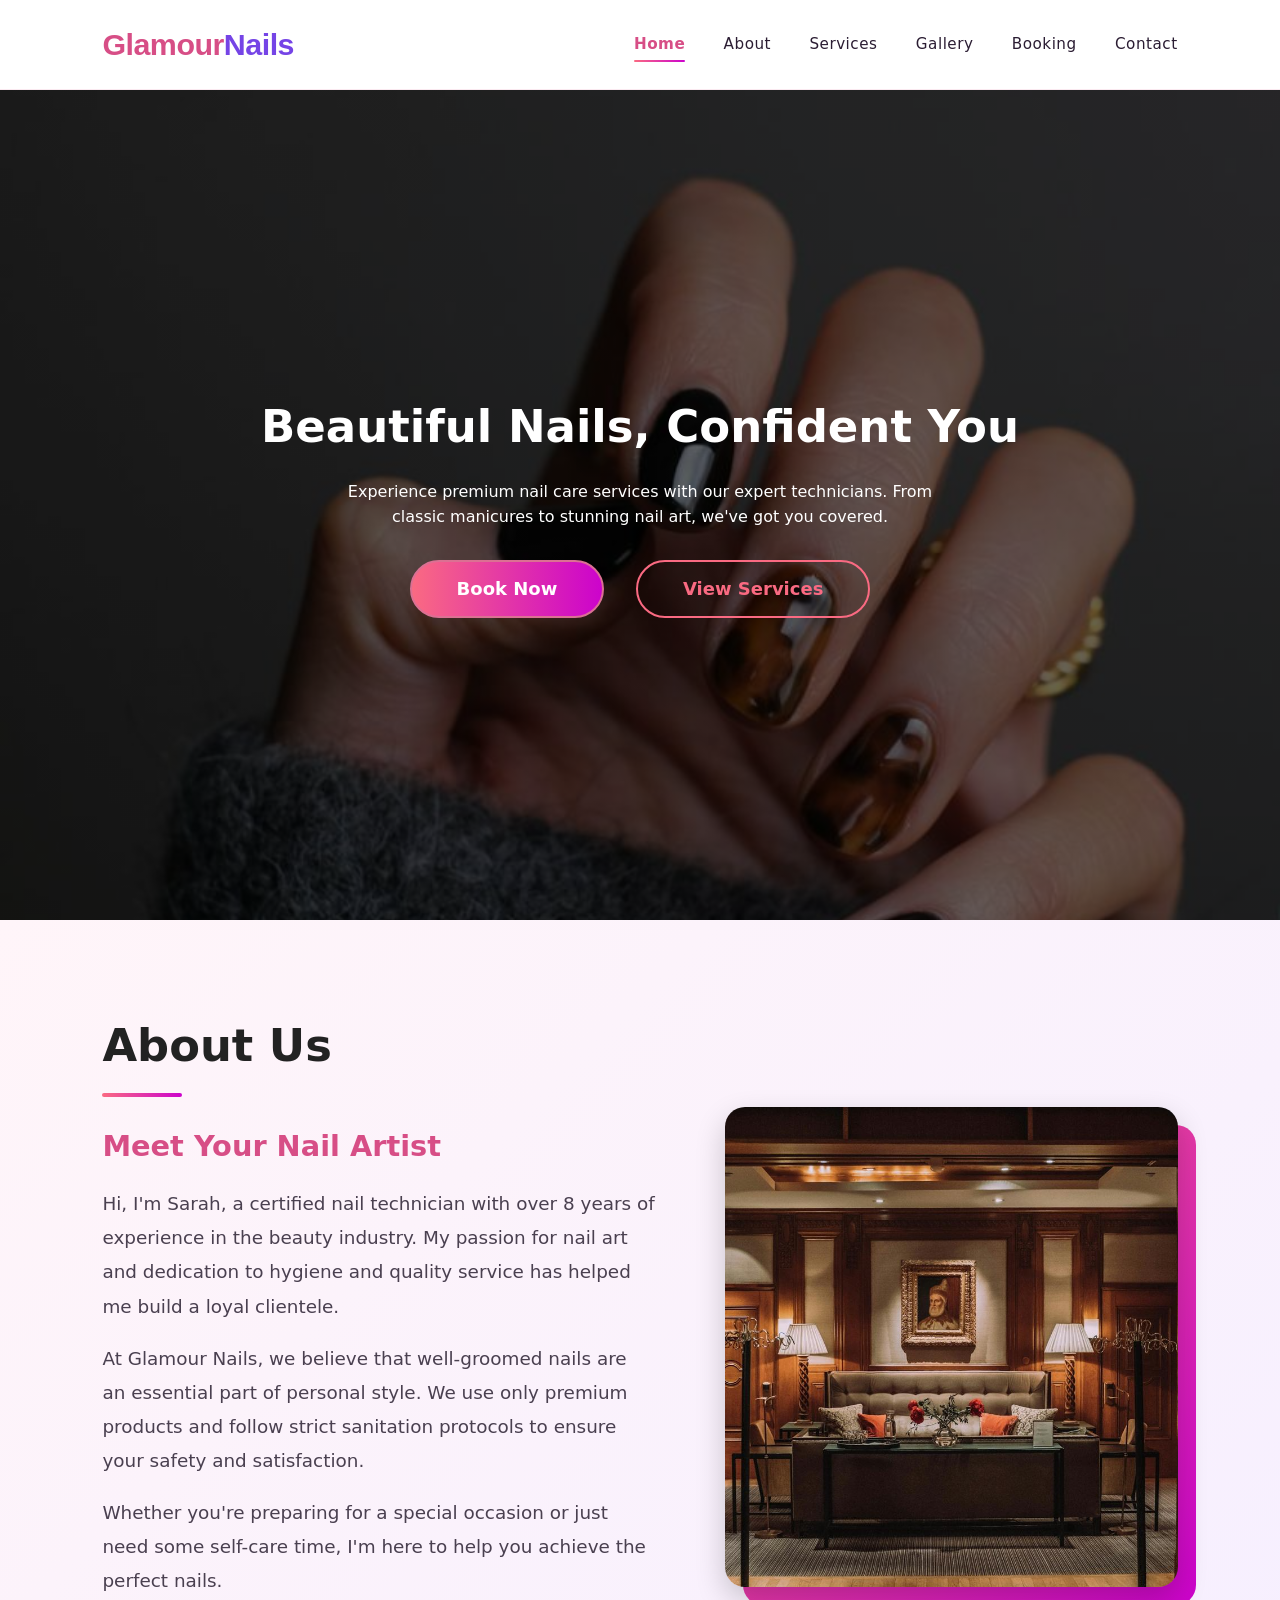
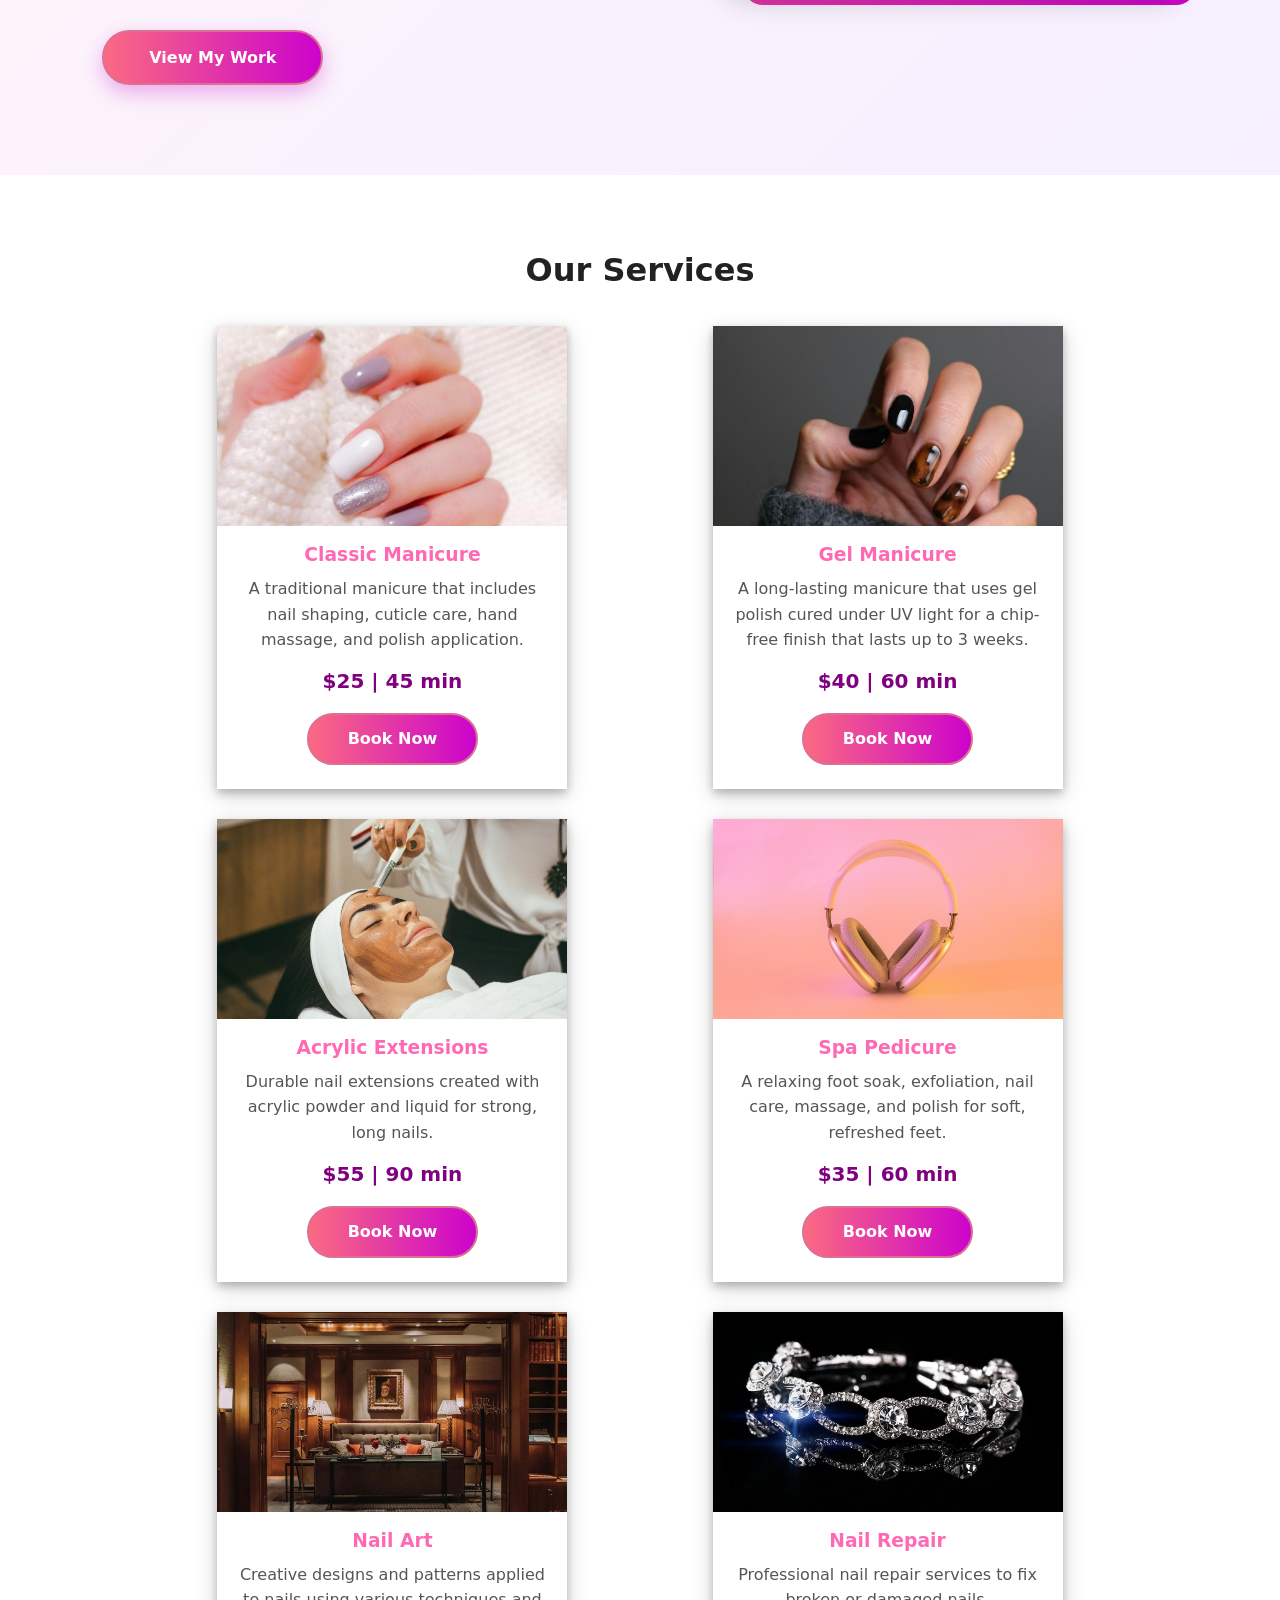
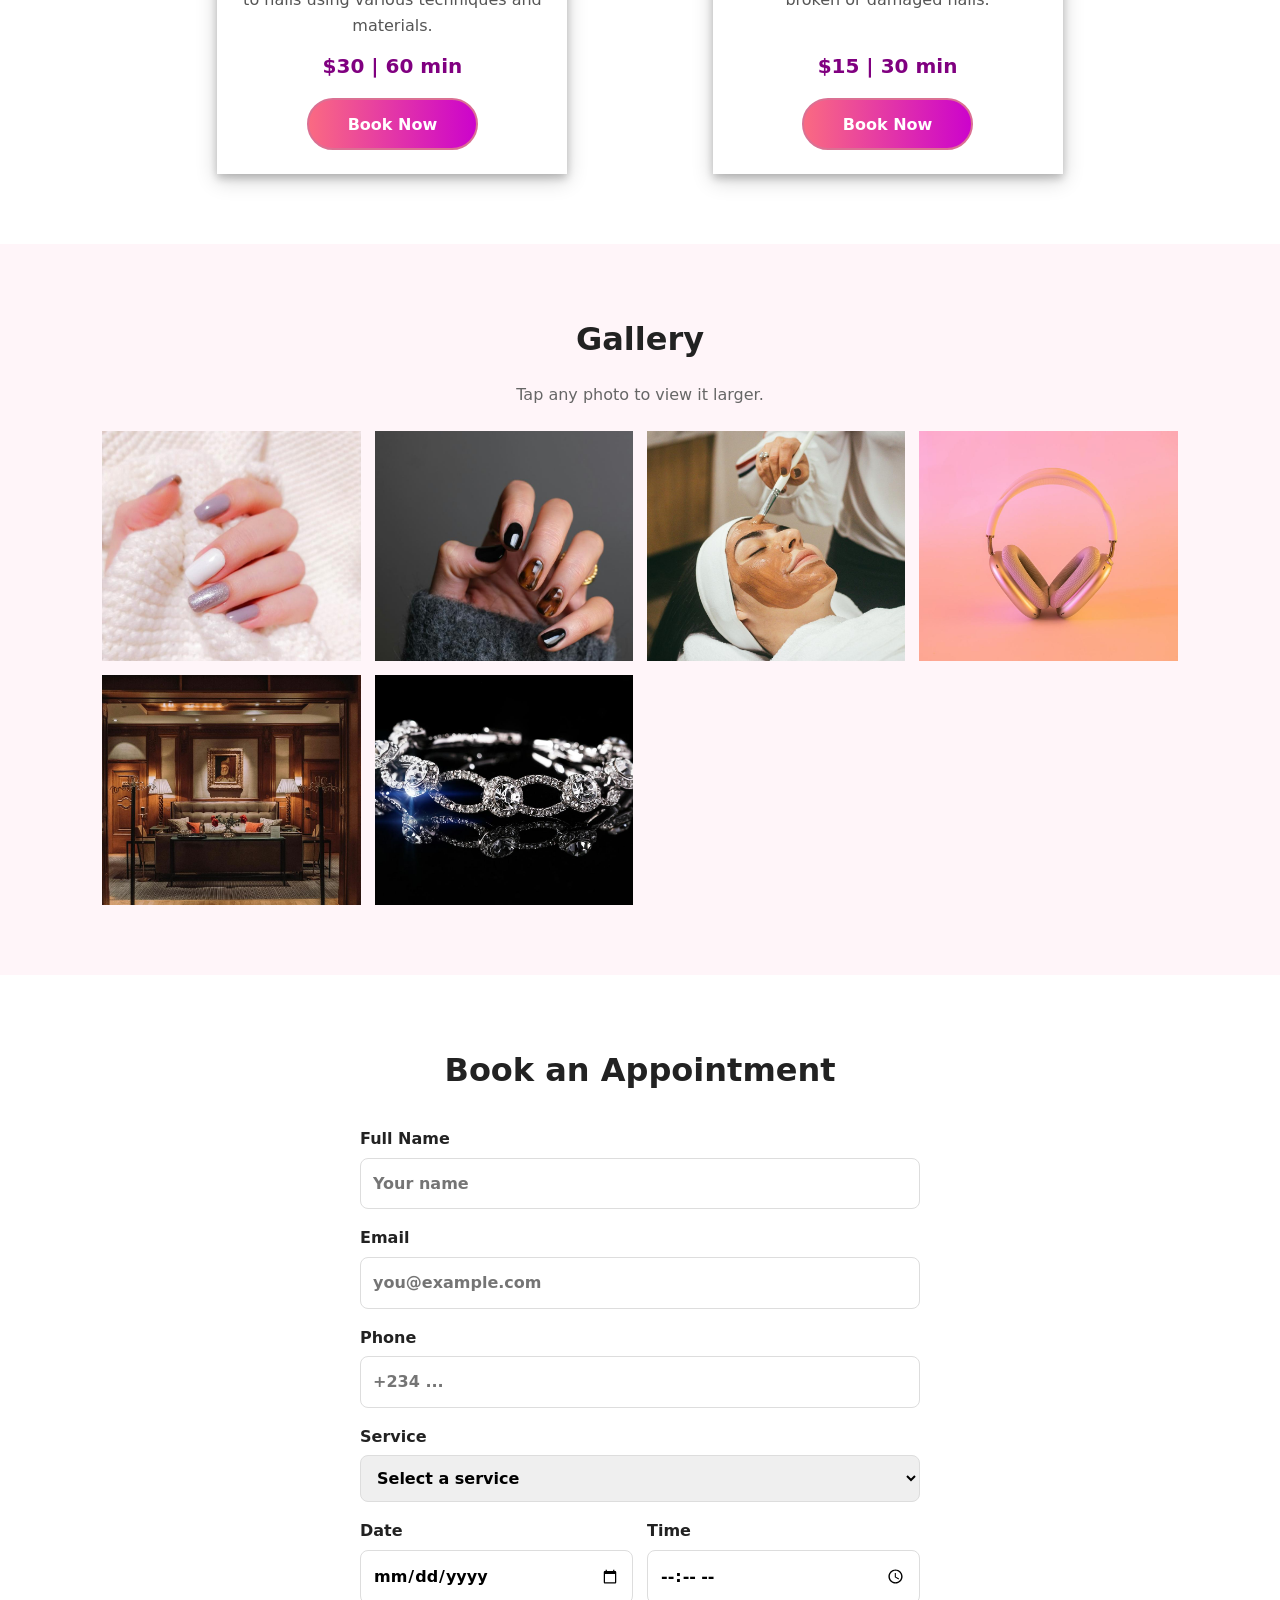
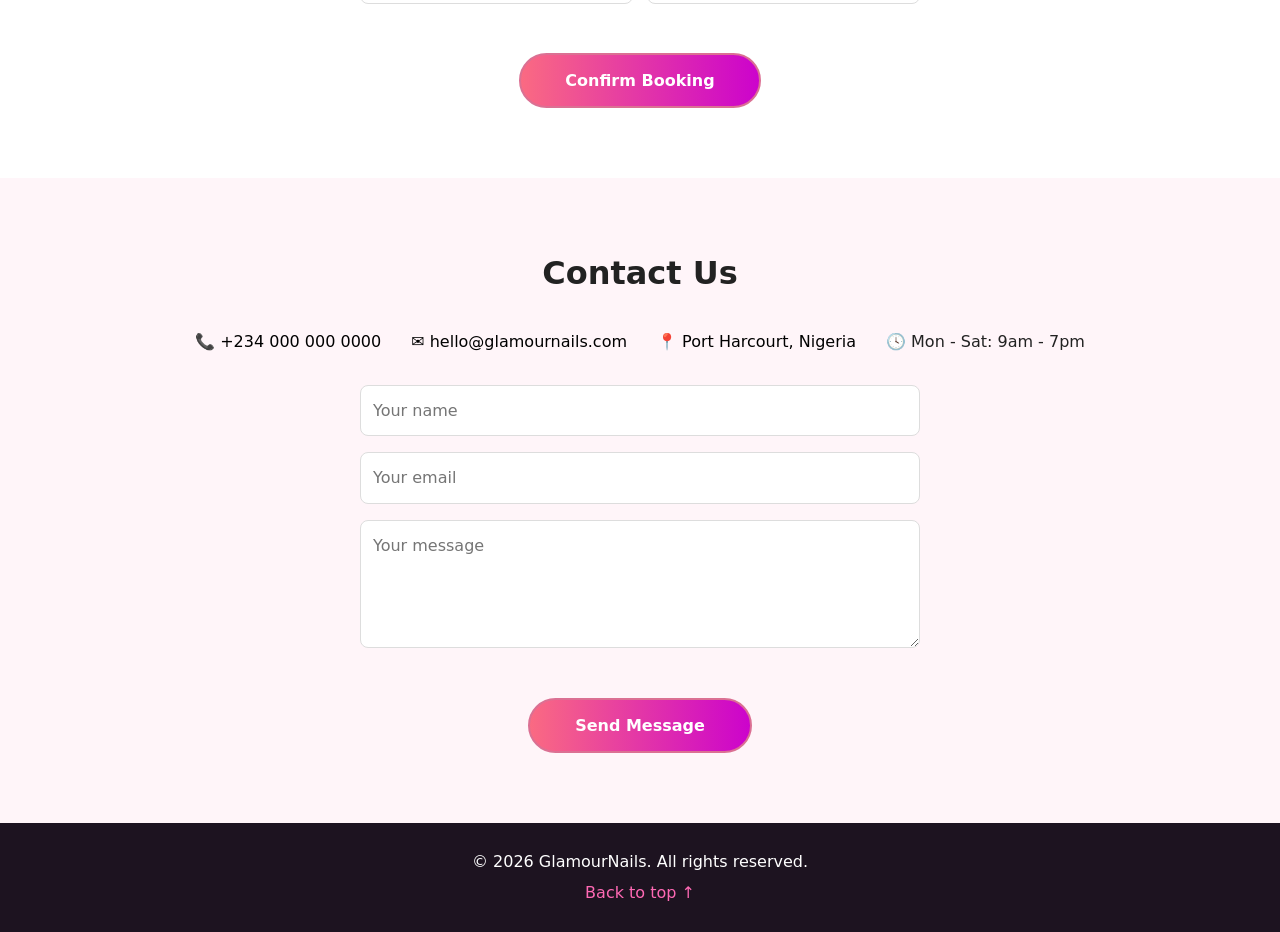
==== Glamour.html @ 26d784d2 "First commit" ====
<!DOCTYPE html>
<html lang="en">
<head>
    <meta charset="UTF-8">
    <meta name="viewport" content="width=device-width, initial-scale=1.0">
    <title>GlamourNails</title>
    <link rel="stylesheet" href="style.css">
    
</head>
<body>
    <header class="navbar">
        <a href="#home" class="logo">Glamour<span>Nails</span></a>
        <button class="menu-toggle" id="menuToggle" aria-label="Toggle menu">&#9776;</button>
        <nav class="nav" id="nav">
            <a href="#home">Home</a>
            <a href="#about">About</a>
            <a href="#services">Services</a>
            <a href="#gallery">Gallery</a>
            <a href="#booking">Booking</a>
            <a href="#contact">Contact</a>
        </nav>
    </header>

    <section id="home" class="bdy">
        <div class="background">
        <h1>Beautiful Nails, Confident You</h1>
        <p class="paragraph">Experience premium nail care services with our expert technicians.
            From classic manicures to stunning nail art, we've got you covered.</p>
        <div class="btn">
            <a href="#booking" class="hero-buttons">Book Now</a>
            <a href="#services" class="buttons">View Services</a>
        </div>
        </div>
    </section>

<section id="about" class="about">
    <div class="about-text">
        <h2>About Us</h2>
        <h3>Meet Your Nail Artist</h3>
        <p>Hi, I'm Sarah, a certified nail technician with over 8 years of experience in the beauty industry. My passion for nail art and dedication to hygiene and quality service has helped me build a loyal clientele.</p>
        <p>At Glamour Nails, we believe that well-groomed nails are an essential part of personal style. We use only premium products and follow strict sanitation protocols to ensure your safety and satisfaction.</p>
        <p>Whether you're preparing for a special occasion or just need some self-care time, I'm here to help you achieve the perfect nails.</p>
        <a href="#gallery" class="hero-buttons">View My Work</a>
    </div>

    <div class="about-img">
        <img src="Image/no 5.jpeg" alt="Nail art by Sarah">
    </div>
</section>
    <section id="services" class="services">
        <h2>Our Services</h2>
        <div class="grid">
            <div class="stats">
                <img src="Image/no 1.jpeg" alt="Classic Manicure">
                <h3>Classic Manicure</h3>
                <p>A traditional manicure that includes nail shaping, cuticle care, hand massage, and polish application.</p>
                <div class="amt">$25 | 45 min</div>
                <a href="#booking" class="hero-button" data-service="Classic Manicure">Book Now</a>
            </div>
            <div class="stats">
                <img src="Image/no 2.jpeg" alt="Gel Manicure">
                <h3>Gel Manicure</h3>
                <p>A long-lasting manicure that uses gel polish cured under UV light for a chip-free finish that lasts up to 3 weeks.</p>
                <div class="amt">$40 | 60 min</div>
                <a href="#booking" class="hero-button" data-service="Gel Manicure">Book Now</a>
            </div>
            <div class="stats">
                <img src="Image/no 3.jpeg" alt="Acrylic Extensions">
                <h3>Acrylic Extensions</h3>
                <p>Durable nail extensions created with acrylic powder and liquid for strong, long nails.</p>
                <div class="amt">$55 | 90 min</div>
                <a href="#booking" class="hero-button" data-service="Acrylic Extensions">Book Now</a>
            </div>
            <div class="stats">
                <img src="Image/no 4.jpeg" alt="Spa Pedicure">
                <h3>Spa Pedicure</h3>
                <p>A relaxing foot soak, exfoliation, nail care, massage, and polish for soft, refreshed feet.</p>
                <div class="amt">$35 | 60 min</div>
                <a href="#booking" class="hero-button" data-service="Spa Pedicure">Book Now</a>
            </div>
            <div class="stats">
                <img src="Image/no 5.jpeg" alt="Nail Art">
                <h3>Nail Art</h3>
                <p>Creative designs and patterns applied to nails using various techniques and materials.</p>
                <div class="amt">$30 | 60 min</div>
                <a href="#booking" class="hero-button" data-service="Nail Art">Book Now</a>
            </div>
            <div class="stats">
                <img src="Image/no 6.jpeg" alt="Nail Repair">
                <h3>Nail Repair</h3>
                <p>Professional nail repair services to fix broken or damaged nails.</p>
                <div class="amt">$15 | 30 min</div>
                <a href="#booking" class="hero-button" data-service="Nail Repair">Book Now</a>
            </div>
        </div>
    </section>

    <section id="gallery" class="gallery">
        <h2>Gallery</h2>
        <p class="sub">Tap any photo to view it larger.</p>
        <div class="gallery-grid">
            <img src="Image/no 1.jpeg" alt="Gallery 1">
            <img src="Image/no 2.jpeg" alt="Gallery 2">
            <img src="Image/no 3.jpeg" alt="Gallery 3">
            <img src="Image/no 4.jpeg" alt="Gallery 4">
            <img src="Image/no 5.jpeg" alt="Gallery 5">
            <img src="Image/no 6.jpeg" alt="Gallery 6">
        </div>
    </section>

    <section id="booking" class="nav-cta">
        <h2>Book an Appointment</h2>
        <form id="bookingForm" novalidate>
            <label>Full Name
                <input type="text" id="name" required placeholder="Your name">
            </label>
            <label>Email
                <input type="email" id="email" required placeholder="you@example.com">
            </label>
            <label>Phone
                <input type="tel" id="phone" required placeholder="+234 ...">
            </label>
            <label>Service
                <select id="service" required>
                    <option value="">Select a service</option>
                    <option>Classic Manicure</option>
                    <option>Gel Manicure</option>
                    <option>Acrylic Extensions</option>
                    <option>Spa Pedicure</option>
                    <option>Nail Art</option>
                    <option>Nail Repair</option>
                </select>
            </label>
            <div class="row">
                <label>Date <input type="date" id="date" required></label>
                <label>Time <input type="time" id="time" required></label>
            </div>
            <p class="error" id="formError"></p>
            <button type="submit" class="hero-buttons">Confirm Booking</button>
        </form>
        <div class="success" id="success" hidden>
            <h3>Booking Received!</h3>
            <p id="successMsg"></p>
            <button class="buttons dark" id="newBooking">Make Another Booking</button>
        </div>
    </section>

    <section id="contact" class="contact">
        <h2>Contact Us</h2>
        <div class="contact-info">
            <a href="tel:+2340000000000">&#128222; +234 000 000 0000</a>
            <a href="mailto:hello@glamournails.com">&#9993; hello@glamournails.com</a>
            <a href="https://maps.google.com/?q=Port+Harcourt" target="_blank" rel="noopener">&#128205; Port Harcourt, Nigeria</a>
            <span>&#128339; Mon - Sat: 9am - 7pm</span>
        </div>
        <form id="contactForm" novalidate>
            <input type="text" id="cname" placeholder="Your name" required>
            <input type="email" id="cemail" placeholder="Your email" required>
            <textarea id="cmsg" rows="4" placeholder="Your message" required></textarea>
            <p class="error" id="contactError"></p>
            <button type="submit" class="hero-buttons">Send Message</button>
        </form>
    </section>

    <footer>
        <p>&copy; 2026 GlamourNails. All rights reserved.</p>
        <a href="#home">Back to top &uarr;</a>
    </footer>

    <div class="lightbox" id="lightbox" hidden>
        <span class="close" id="lbClose">&times;</span>
        <img id="lbImg" alt="">
    </div>

    <script src="class.js"></script>
</body>
</html>
---- style.css ----
:root{--pink:#d74e86;--purple:#7544e6;--grad:linear-gradient(to right,rgb(250,106,130),rgb(204,3,204));--soft:#fff5f9}
*{box-sizing:border-box;margin:0;padding:0}
html{scroll-behavior:smooth;scroll-padding-top:80px}
body{font-family:'Segoe UI',Roboto,system-ui,-apple-system,sans-serif;color:#222;line-height:1.6}
a{color:black;text-decoration:none}
a:hover{text-decoration:underline}
section{padding:70px 8%}
h1{font-size:45px}
h2{text-align:center;font-size:2rem;margin-bottom:30px}
h3{color:hotpink}


.navbar {
  position: sticky;
  top: 0;
  z-index: 50;
  display: flex;
  justify-content: space-between;
  align-items: center;
  padding: 20px 8%;
  background: rgba(255, 255, 255, 0.85);
  backdrop-filter: blur(12px);
  -webkit-backdrop-filter: blur(12px);
  border-bottom: 1px solid rgba(215, 78, 134, 0.12);
  transition: padding 0.3s, box-shadow 0.3s;
}


.navbar.scrolled {
  padding: 12px 8%;
  box-shadow: 0 6px 24px rgba(117, 68, 230, 0.15);
}

.logo {
  font-size: 1.9rem;
  font-weight: 800;
  letter-spacing: -0.5px;
  color: #d74e86;
  font-family: "Arial Rounded MT Bold", "Helvetica Rounded", "Segoe UI", sans-serif;
}
.logo:hover { text-decoration: none; }
.logo span { color: #7544e6; }

.nav {
  display: flex;
  align-items: center;
  gap: 2.4rem;
}

.nav a {
  position: relative;
  font-size: 0.95rem;
  font-weight: 500;
  letter-spacing: 0.5px;
  color: #2b1d33;
  padding: 6px 0;
  transition: color 0.25s;
}
.nav a:hover { text-decoration: none; color: #d74e86; }


.nav a:not(.nav-cta)::after {
  content: "";
  position: absolute;
  left: 0;
  bottom: 0;
  width: 0;
  height: 2px;
  border-radius: 2px;
  background: linear-gradient(to right, rgb(250, 106, 130), rgb(204, 3, 204));
  transition: width 0.3s ease;
}
.nav a:not(.nav-cta):hover::after,
.nav a.active:not(.nav-cta)::after { width: 100%; }
.nav a.active { color: #d74e86; font-weight: 600; }


.nav .nav-cta {
  color: white;
  padding: 10px 26px;
  border-radius: 40px;
  font-weight: 600;
  background-image: linear-gradient(to right, rgb(250, 106, 130), rgb(204, 3, 204));
  box-shadow: 0 6px 16px rgba(204, 3, 204, 0.3);
  transition: transform 0.2s, box-shadow 0.2s;
}
.nav .nav-cta:hover,
.nav .nav-cta.active {
  color: white;
  transform: translateY(-2px);
  box-shadow: 0 10px 22px rgba(204, 3, 204, 0.4);
}

.menu-toggle {
  display: none;
  background: none;
  border: 0;
  font-size: 2rem;
  line-height: 1;
  color: #7544e6;
  cursor: pointer;
}

.bdy{padding:0;min-height:calc(100vh - 70px);display:flex;align-items:center;justify-content:center;
  background-image:linear-gradient(rgba(0,0,0,.6),rgba(0,0,0,.6)),url("Image/no 2.jpeg");
  background-position:center;background-repeat:no-repeat;background-size:cover}
.background{text-align:center;color:white;font-size:large;padding:40px 8%}
.paragraph{font-size:medium;max-width:620px;margin:16px auto 0}
.btn{display:flex;justify-content:center;flex-wrap:wrap;gap:2rem;font-weight:600;margin-top:30px}


.hero-buttons,.hero-button{display:inline-block;border:2px solid palevioletred;border-radius:40px;color:white;padding:.8rem 2.8rem;background-image:var(--grad);cursor:pointer;font:inherit;font-weight:600;transition:transform .2s}
.hero-buttons:hover,.hero-button:hover,.buttons:hover{transform:scale(1.08);text-decoration:none}
.buttons{display:inline-block;border:2px solid rgb(250,106,130);color:rgb(250,106,130);border-radius:40px;padding:.8rem 2.8rem;background:transparent;cursor:pointer;font:inherit;font-weight:600;transition:transform .2s}
.buttons.dark{color:var(--pink)}

.about {
  display: grid;
  grid-template-columns: 1.1fr 0.9fr;   /* text | picture */
  align-items: center;
  gap: 70px;
  padding: 90px 8%;
  text-align: left;
  background: linear-gradient(135deg, #fff5f9 0%, #f6efff 100%);
}

.about h2 {
  text-align: left;
  font-size: 2.8rem;
  font-weight: 800;
  margin-bottom: 26px;
}

.about h2::after {
  content: "";
  display: block;
  width: 80px;
  height: 4px;
  margin-top: 12px;
  border-radius: 4px;
  background: linear-gradient(to right, rgb(250, 106, 130), rgb(204, 3, 204));
}

.about h3 {
  font-size: 1.8rem;
  color: #d74e86;
  margin-bottom: 18px;
}

.about p {
  font-size: 1.15rem;
  line-height: 1.85;
  color: #4a4050;
  margin-bottom: 18px;
  max-width: none;
}

.about .hero-buttons {
  margin-top: 14px;
  box-shadow: 0 8px 20px rgba(204, 3, 204, 0.3);
}

.about-img {
  position: relative;
}

.about-img::before {
  content: "";
  position: absolute;
  top: 18px;
  left: 18px;
  right: -18px;
  bottom: -18px;
  border-radius: 20px;
  background: linear-gradient(135deg, rgb(250, 106, 130), rgb(204, 3, 204));
  z-index: 0;
}

.about-img img {
  position: relative;
  z-index: 1;
  display: block;
  width: 100%;
  height: 480px;
  object-fit: cover;
  border-radius: 20px;
  box-shadow: 0 12px 30px rgba(0, 0, 0, 0.2);
}

@media (max-width: 900px) {
  .about {
    grid-template-columns: 1fr;
    gap: 50px;
    padding: 60px 8%;
  }
  .about h2 { font-size: 2.2rem; }
  .about p { font-size: 1.05rem; }
  .about-img img { height: 340px; }
}

.services{text-align:center}
.grid{display:grid;grid-template-columns:repeat(auto-fit,minmax(300px,350px));justify-content:space-evenly;gap:30px}
.stats{box-shadow:0 4px 8px 0 rgba(0,0,0,.2),0 6px 20px 0 rgba(0,0,0,.19);text-align:center;display:flex;flex-direction:column;align-items:center;padding-bottom:24px;background:white}
.stats img{width:100%;height:200px;object-fit:cover}
.stats h3{margin:14px 0 6px}
.stats p{padding:0 18px;flex:1;color:#555}
.amt{color:purple;font-weight:bold;font-size:20px;margin:12px 0 16px}
.stats .hero-button{padding:.7rem 2.4rem}

.gallery{background:var(--soft);text-align:center}
.sub{margin:-14px 0 24px;color:#666}
.gallery-grid{display:grid;grid-template-columns:repeat(auto-fill,minmax(250px,1fr));gap:14px}
.gallery-grid img{width:100%;height:230px;object-fit:cover;cursor:zoom-in;transition:transform .2s}
.gallery-grid img:hover{transform:scale(1.04)}

form{max-width:560px;margin:0 auto;display:flex;flex-direction:column;gap:16px;text-align:left}
label{display:flex;flex-direction:column;gap:6px;font-weight:600;flex:1}
input,select,textarea{padding:12px;border:1.5px solid #ddd;border-radius:8px;font:inherit}
input:focus,select:focus,textarea:focus{outline:none;border-color:var(--pink)}
.row{display:flex;gap:14px}
form .hero-buttons{align-self:center}
.error{color:#c0392b;font-size:.9rem;min-height:1.2em;text-align:center}
.booking{text-align:center}
.success{max-width:560px;margin:0 auto;padding:30px;background:var(--soft);box-shadow:0 4px 8px rgba(0,0,0,.15)}
.success .buttons{margin-top:18px}
.success[hidden],.lightbox[hidden]{display:none}

/* Contact + footer */
.contact{background:var(--soft);text-align:center}
.contact-info{display:flex;flex-wrap:wrap;justify-content:center;gap:12px 30px;margin-bottom:30px}
footer{background:#1d1320;color:white;text-align:center;padding:26px;display:flex;flex-direction:column;gap:6px}
footer a{color:hotpink}

/* Lightbox */
.lightbox{position:fixed;inset:0;background:rgba(0,0,0,.88);z-index:100;display:flex;align-items:center;justify-content:center}
.lightbox img{max-width:90%;max-height:88vh}
.close{position:absolute;top:18px;right:30px;color:white;font-size:2.6rem;cursor:pointer}

@media(max-width:800px){
  .menu-toggle { display: block; }
  .navbar, .navbar.scrolled { padding: 14px 6%; }
  .logo { font-size: 1.6rem; }
  .nav {
    position: absolute;
    top: 100%;
    left: 0;
    right: 0;
    flex-direction: column;
    align-items: stretch;
    gap: 0;
    background: white;
    max-height: 0;
    overflow: hidden;
    transition: max-height 0.35s ease;
  }
  .nav.open { max-height: 480px; box-shadow: 0 12px 20px rgba(0, 0, 0, 0.1); }
  .nav a { padding: 16px 6%; border-top: 1px solid #f4e8ef; }
  .nav a:not(.nav-cta)::after { display: none; }
  .nav .nav-cta {
    margin: 16px 6%;
    text-align: center;
    padding: 14px;
  }
}
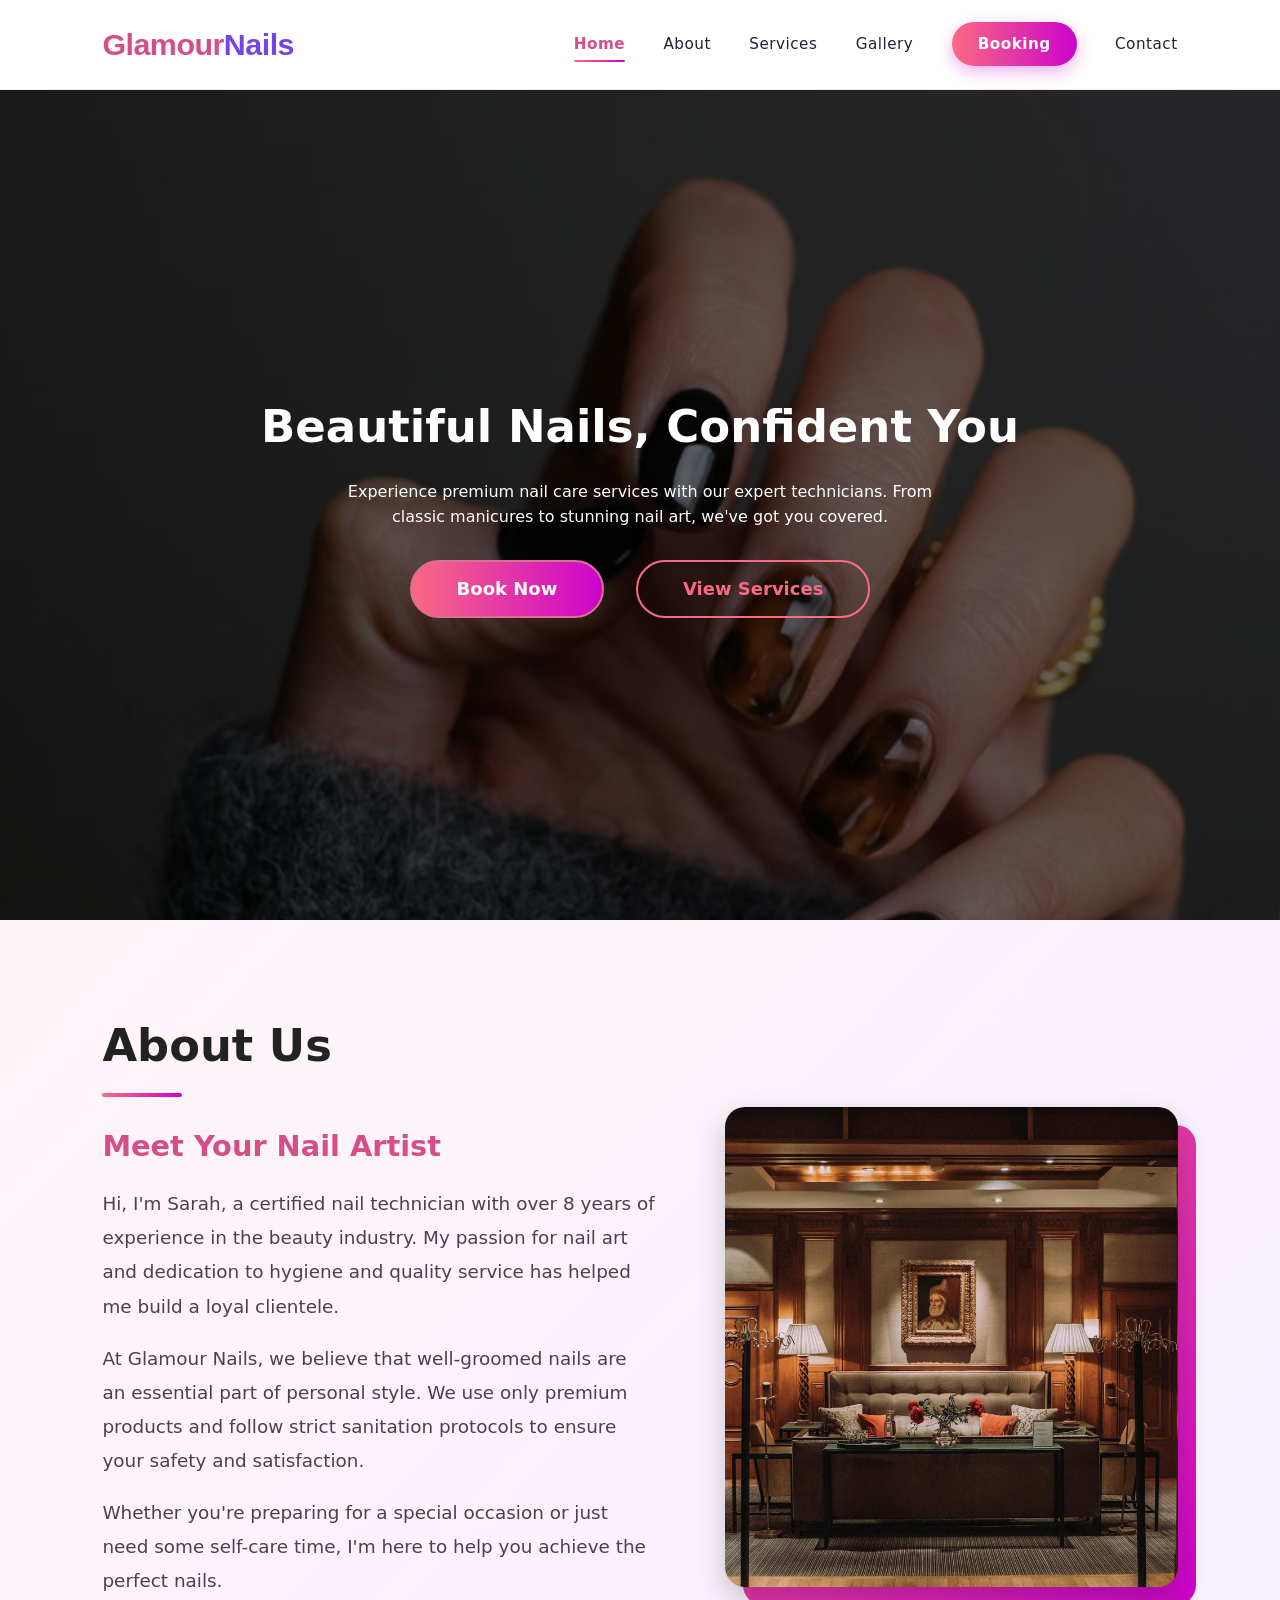
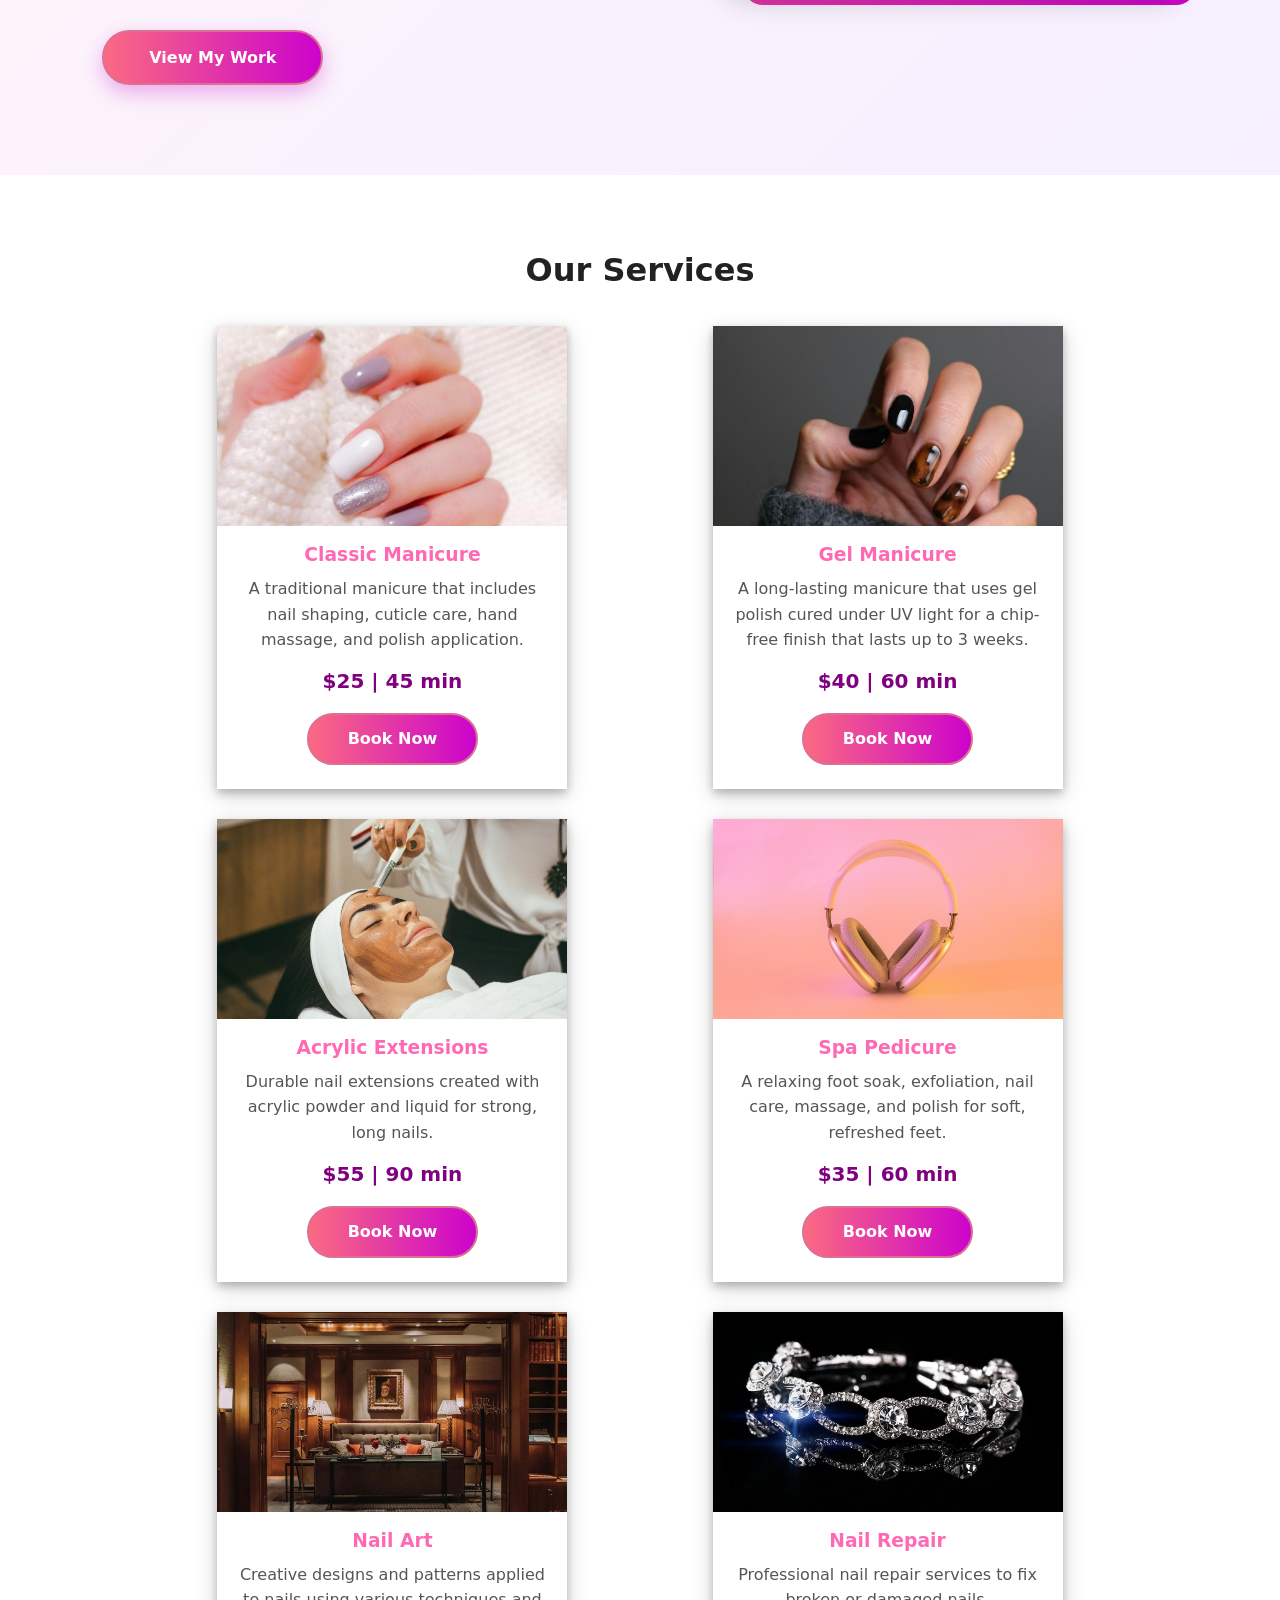
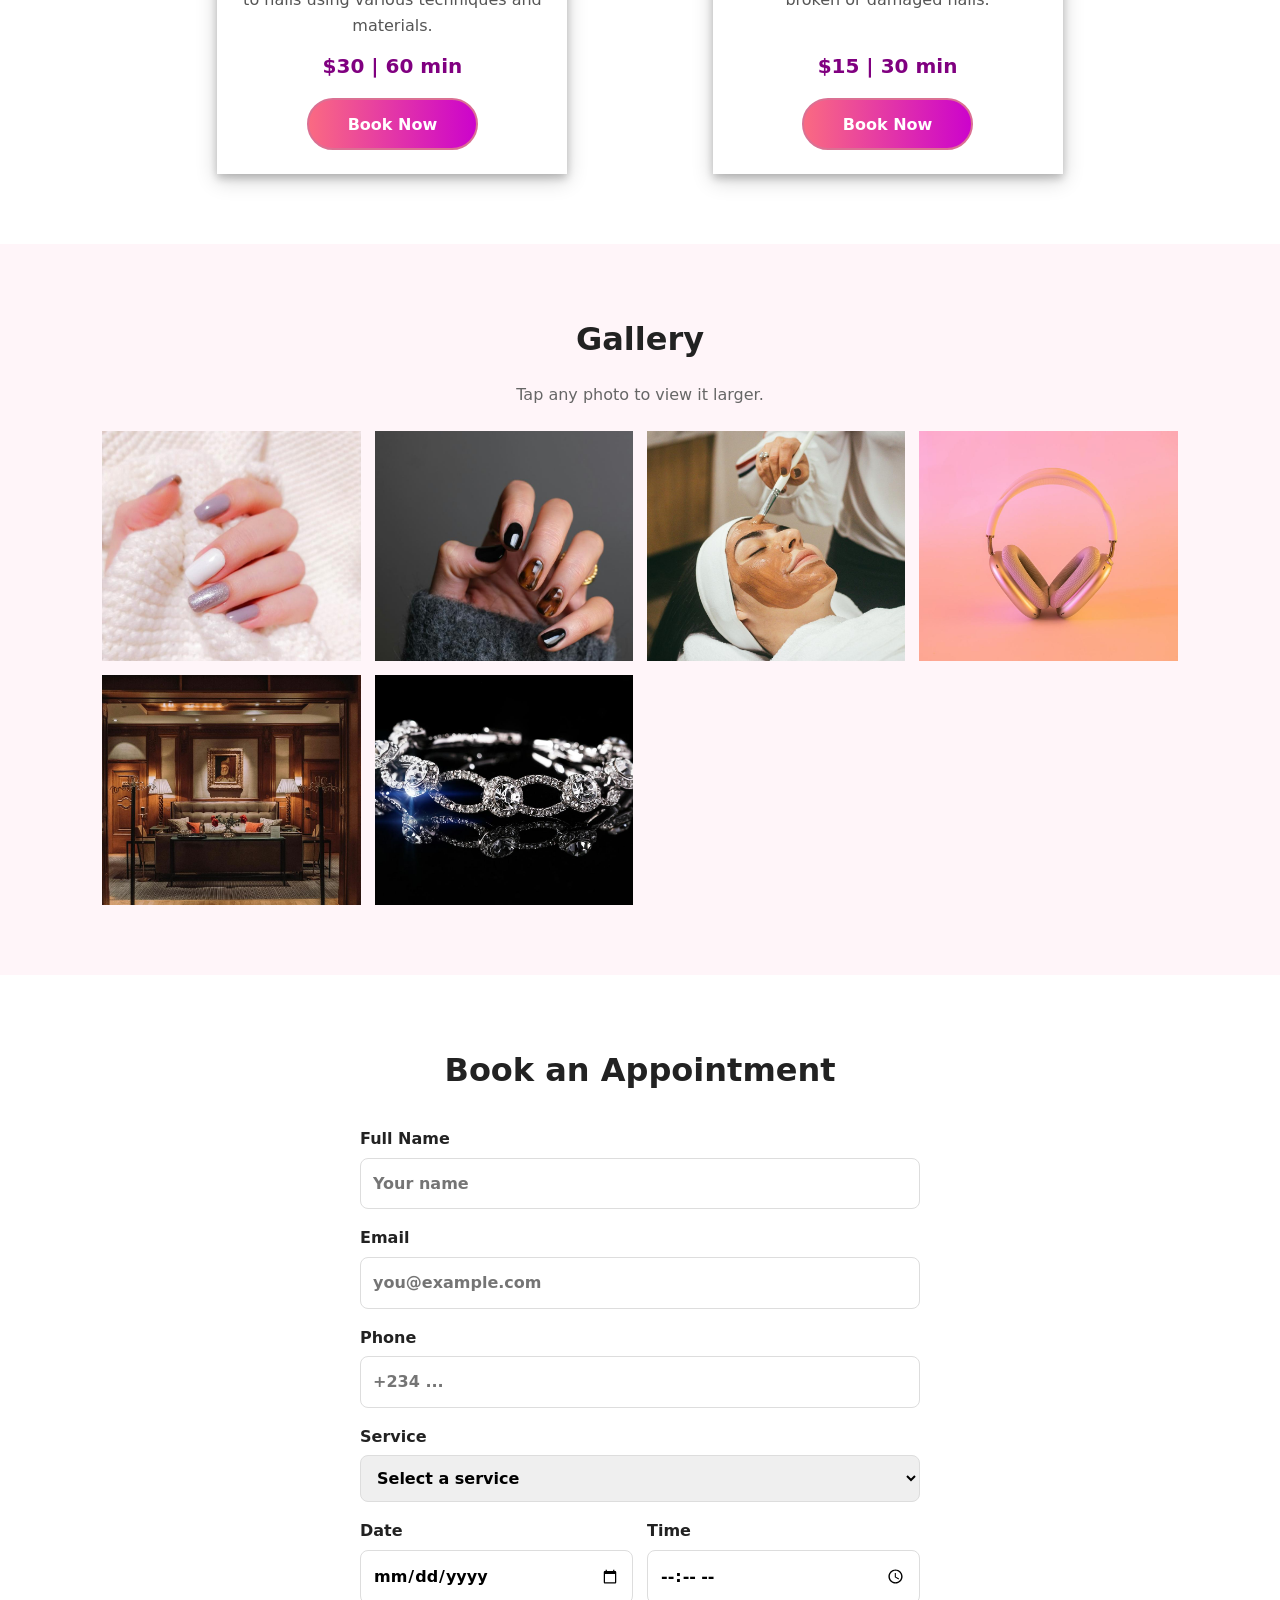
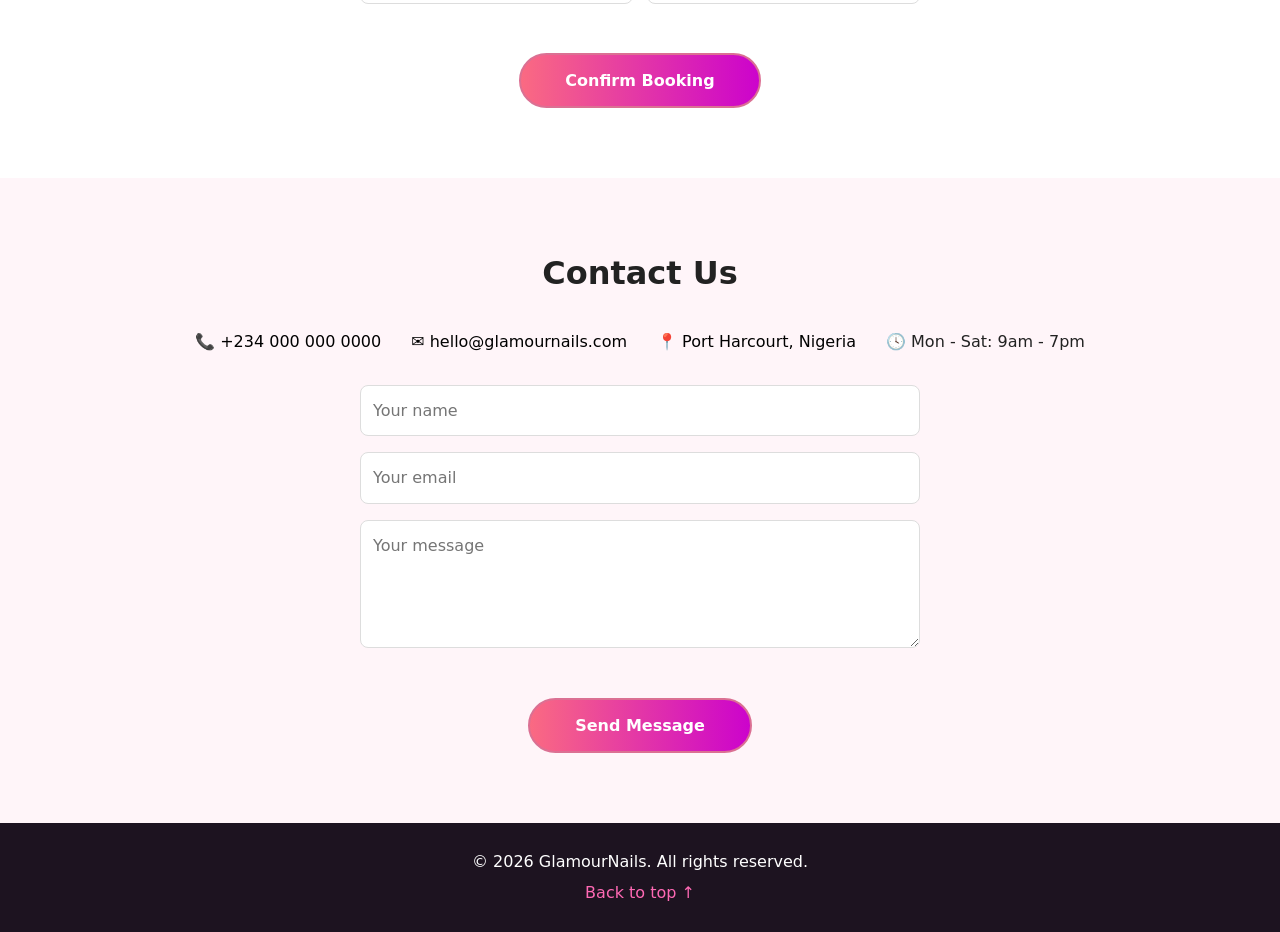
==== commit daa3dc51: "Fix navbar" ====
--- a/Glamour.html
+++ b/Glamour.html
@@ -16,7 +16,7 @@
             <a href="#about">About</a>
             <a href="#services">Services</a>
             <a href="#gallery">Gallery</a>
-            <a href="#booking">Booking</a>
+            <a href="#booking" class="nav-cta">Booking</a>
             <a href="#contact">Contact</a>
         </nav>
     </header>
@@ -108,7 +108,7 @@
         </div>
     </section>
 
-    <section id="booking" class="nav-cta">
+    <section id="booking" class="booking">
         <h2>Book an Appointment</h2>
         <form id="bookingForm" novalidate>
             <label>Full Name
